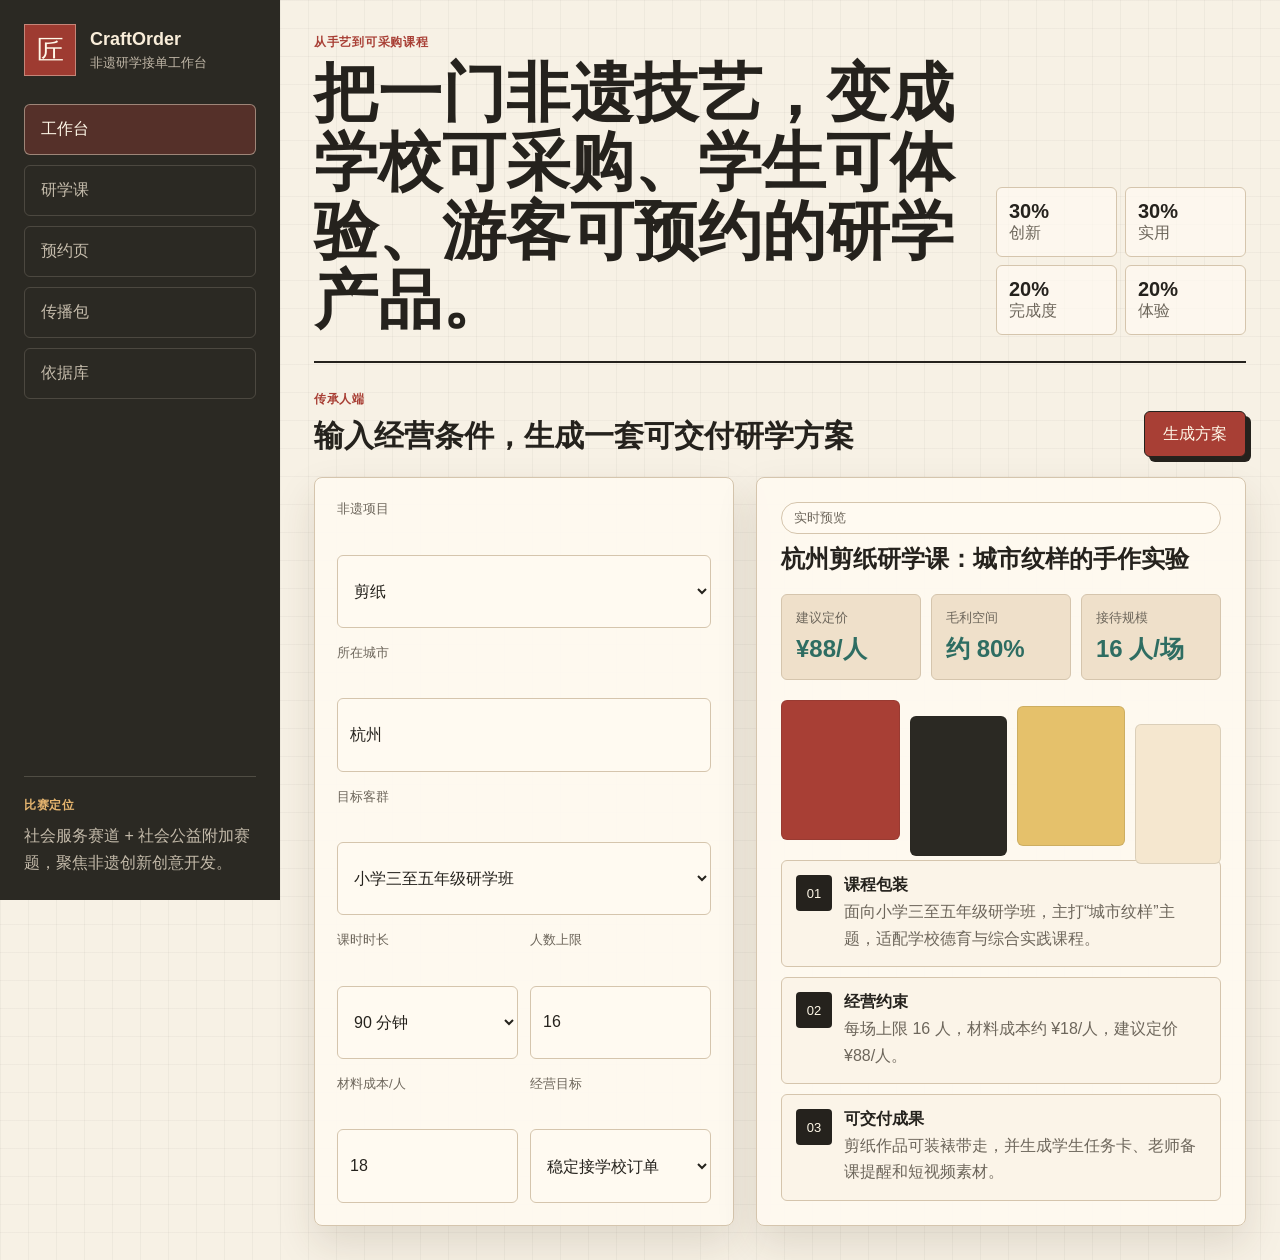
==== craftorder-creative-proposal.html @ 9b0d7bcd "Add single-file contest proposal HTML Create a self-contained HTML artifact for the TRAE registratio" ====
<!doctype html>
<html lang="zh-CN">
  <head>
    <meta charset="UTF-8" />
    <meta name="viewport" content="width=device-width, initial-scale=1.0" />
    <title>匠单 CraftOrder - 非遗研学课程与体验接单工作台</title>
    <link rel="icon" href="data:image/svg+xml,%3Csvg xmlns='http://www.w3.org/2000/svg' viewBox='0 0 64 64'%3E%3Crect width='64' height='64' fill='%23a83f35'/%3E%3Ctext x='32' y='43' font-size='34' text-anchor='middle' fill='%23fff8e8'%3E匠%3C/text%3E%3C/svg%3E" />
    <link rel="stylesheet" href="./styles.css" />
  </head>
  <body>
    <main class="app-shell">
      <aside class="rail" aria-label="项目导航">
        <div class="mark">
          <span class="mark-symbol">匠</span>
          <div>
            <strong>CraftOrder</strong>
            <small>非遗研学接单工作台</small>
          </div>
        </div>

        <nav class="rail-nav" aria-label="工作台模块">
          <button class="nav-button is-active" data-view="studio" type="button">工作台</button>
          <button class="nav-button" data-view="school" type="button">研学课</button>
          <button class="nav-button" data-view="booking" type="button">预约页</button>
          <button class="nav-button" data-view="media" type="button">传播包</button>
          <button class="nav-button" data-view="evidence" type="button">依据库</button>
        </nav>

        <section class="rail-note">
          <span>比赛定位</span>
          <p>社会服务赛道 + 社会公益附加赛题，聚焦非遗创新创意开发。</p>
        </section>
      </aside>

      <section class="workspace">
        <header class="topbar">
          <div>
            <p class="eyebrow">从手艺到可采购课程</p>
            <h1>把一门非遗技艺，变成学校可采购、学生可体验、游客可预约的研学产品。</h1>
          </div>
          <div class="score-strip" aria-label="作品评分策略">
            <span><b>30%</b>创新</span>
            <span><b>30%</b>实用</span>
            <span><b>20%</b>完成度</span>
            <span><b>20%</b>体验</span>
          </div>
        </header>

        <section class="view is-visible" id="studio" aria-labelledby="studio-title">
          <div class="section-head">
            <div>
              <p class="eyebrow">传承人端</p>
              <h2 id="studio-title">输入经营条件，生成一套可交付研学方案</h2>
            </div>
            <button class="primary-action" id="generateBtn" type="button">生成方案</button>
          </div>

          <div class="studio-grid">
            <form class="control-panel" id="craftForm">
              <label>
                <span>非遗项目</span>
                <select id="craft">
                  <option value="paper">剪纸</option>
                  <option value="dye">扎染</option>
                  <option value="fan">漆扇</option>
                  <option value="bamboo">竹编</option>
                  <option value="shadow">皮影</option>
                  <option value="sachet">香囊</option>
                </select>
              </label>

              <label>
                <span>所在城市</span>
                <input id="city" value="杭州" maxlength="12" />
              </label>

              <label>
                <span>目标客群</span>
                <select id="audience">
                  <option value="school">小学三至五年级研学班</option>
                  <option value="family">亲子家庭</option>
                  <option value="tour">外地游客</option>
                  <option value="team">公司团建</option>
                </select>
              </label>

              <div class="two-col">
                <label>
                  <span>课时时长</span>
                  <select id="duration">
                    <option value="45">45 分钟</option>
                    <option value="90" selected>90 分钟</option>
                    <option value="180">半日</option>
                  </select>
                </label>
                <label>
                  <span>人数上限</span>
                  <input id="capacity" type="number" min="6" max="40" value="16" />
                </label>
              </div>

              <div class="two-col">
                <label>
                  <span>材料成本/人</span>
                  <input id="cost" type="number" min="5" max="120" value="18" />
                </label>
                <label>
                  <span>经营目标</span>
                  <select id="goal">
                    <option value="stable">稳定接学校订单</option>
                    <option value="tourism">进入文旅街区</option>
                    <option value="gift">带动文创材料包</option>
                  </select>
                </label>
              </div>
            </form>

            <article class="output-board">
              <div class="output-title">
                <span class="seal">实时预览</span>
                <h3 id="courseName">宋韵剪纸研学课：一张红纸里的城市纹样</h3>
              </div>
              <div class="metrics">
                <div><span>建议定价</span><b id="price">¥99/人</b></div>
                <div><span>毛利空间</span><b id="margin">约 82%</b></div>
                <div><span>接待规模</span><b id="capacityOut">16 人/场</b></div>
              </div>
              <div class="material-visual" aria-label="课程材料视觉预览">
                <span></span><span></span><span></span><span></span>
              </div>
              <div class="action-list" id="corePlan"></div>
            </article>
          </div>
        </section>

        <section class="view" id="school" aria-labelledby="school-title">
          <div class="section-head">
            <div>
              <p class="eyebrow">学校/研学机构端</p>
              <h2 id="school-title">一键生成老师能采购、学生能完成的课程包</h2>
            </div>
            <span class="status-pill">适合初赛重点展示</span>
          </div>

          <div class="learning-layout">
            <article class="lesson-sheet">
              <p class="sheet-label">研学课程方案</p>
              <h3 id="lessonTitle">一张红纸里的城市纹样</h3>
              <div class="lesson-block">
                <h4>教学目标</h4>
                <ul id="objectives"></ul>
              </div>
              <div class="lesson-block">
                <h4>90 分钟流程</h4>
                <ol id="timeline"></ol>
              </div>
            </article>

            <article class="task-board">
              <p class="sheet-label">学生任务卡</p>
              <h3 id="taskTitle">观察、动手、讲述</h3>
              <div id="studentTasks" class="task-list"></div>
            </article>

            <article class="safety-board">
              <p class="sheet-label">老师备课提醒</p>
              <div id="teacherNotes" class="note-list"></div>
            </article>
          </div>
        </section>

        <section class="view" id="booking" aria-labelledby="booking-title">
          <div class="section-head">
            <div>
              <p class="eyebrow">游客/家长端</p>
              <h2 id="booking-title">把生成结果变成可预约体验页</h2>
            </div>
            <button class="ghost-action" type="button" id="mockReserve">模拟预约</button>
          </div>

          <div class="booking-page">
            <div class="booking-hero">
              <div>
                <p class="eyebrow">本周六可约</p>
                <h3 id="bookingName">宋韵剪纸亲子研学体验</h3>
                <p id="bookingIntro">在杭州工坊完成一幅带有城市纹样的剪纸作品，适合亲子、班级研学和社区文化活动。</p>
              </div>
              <div class="booking-price">
                <span>体验价</span>
                <b id="bookingPrice">¥99</b>
              </div>
            </div>
            <div class="booking-details">
              <span id="bookingAge">8 岁以上</span>
              <span id="bookingTime">90 分钟</span>
              <span id="bookingPeople">6-16 人成团</span>
              <span id="bookingTakeaway">作品可带走</span>
            </div>
            <div class="order-confirm" id="reserveState">预约页已生成，等待游客选择时间。</div>
          </div>
        </section>

        <section class="view" id="media" aria-labelledby="media-title">
          <div class="section-head">
            <div>
              <p class="eyebrow">传播与销售包</p>
              <h2 id="media-title">不是只生成文案，而是把课程推到真实渠道</h2>
            </div>
            <span class="status-pill">抖音人气通道可用</span>
          </div>

          <div class="media-grid">
            <article class="script-card">
              <p class="sheet-label">30 秒短视频脚本</p>
              <div id="videoScript"></div>
            </article>
            <article class="script-card">
              <p class="sheet-label">小红书标题</p>
              <div id="socialTitles"></div>
            </article>
            <article class="script-card">
              <p class="sheet-label">研学合作话术</p>
              <div id="partnerPitch"></div>
            </article>
          </div>
        </section>

        <section class="view" id="evidence" aria-labelledby="evidence-title">
          <div class="section-head">
            <div>
              <p class="eyebrow">政策与真实场景依据</p>
              <h2 id="evidence-title">为什么主场景押“学校研学课程”</h2>
            </div>
            <span class="status-pill">用于答辩和作品帖</span>
          </div>

          <div class="evidence-grid">
            <article class="evidence-card">
              <span class="index-chip">01</span>
              <h3>政策方向明确</h3>
              <p>文化和旅游部公开答复中提到，支持非遗代表性传承人进校园、进课堂开展鉴赏和传承实践课程，也支持学生到非遗工坊、传习场所参观体验或开展研学旅行。</p>
            </article>
            <article class="evidence-card">
              <span class="index-chip">02</span>
              <h3>课程化是关键</h3>
              <p>非遗研学不是简单参观，需要课程目标、教学过程、实践体验和课程评价。匠单把“技艺”自动拆成学校能采购和老师能验收的课程包。</p>
            </article>
            <article class="evidence-card">
              <span class="index-chip">03</span>
              <h3>剪纸等项目天然适配</h3>
              <p>中国剪纸已形成进校园、进社区、公益培训、文旅研学融合等实践基础。Demo 用剪纸、扎染、漆扇等低门槛手作项目，方便学生现场完成成果。</p>
            </article>
          </div>
        </section>
      </section>
    </main>

    <script src="./app.js"></script>
  </body>
</html>
---- styles.css ----
:root {
  --ink: #25221d;
  --muted: #6d665b;
  --paper: #f7f1e5;
  --paper-2: #eee2cf;
  --field: #fffaf1;
  --line: #d5c5ad;
  --red: #a83f35;
  --green: #2e6d62;
  --blue: #315c83;
  --gold: #a86f25;
  --shadow: 0 18px 40px rgba(63, 43, 22, 0.13);
}

* {
  box-sizing: border-box;
}

body {
  margin: 0;
  min-height: 100vh;
  color: var(--ink);
  background:
    linear-gradient(90deg, rgba(37, 34, 29, 0.04) 1px, transparent 1px),
    linear-gradient(rgba(37, 34, 29, 0.035) 1px, transparent 1px),
    var(--paper);
  background-size: 28px 28px;
  font-family: "Avenir Next", "PingFang SC", "Hiragino Sans GB", sans-serif;
}

button,
input,
select {
  font: inherit;
}

button {
  cursor: pointer;
}

.app-shell {
  display: grid;
  grid-template-columns: 280px 1fr;
  min-height: 100vh;
}

.rail {
  position: sticky;
  top: 0;
  height: 100vh;
  padding: 24px;
  background: #2b2923;
  color: #f9edd9;
  display: flex;
  flex-direction: column;
  gap: 28px;
}

.mark {
  display: flex;
  gap: 14px;
  align-items: center;
}

.mark-symbol {
  width: 52px;
  height: 52px;
  display: grid;
  place-items: center;
  border: 1px solid rgba(249, 237, 217, 0.42);
  background: #9e3b31;
  color: #fff8e8;
  font-family: "Songti SC", serif;
  font-size: 27px;
}

.mark strong,
.mark small {
  display: block;
}

.mark strong {
  font-size: 18px;
  letter-spacing: 0;
}

.mark small {
  color: rgba(249, 237, 217, 0.72);
  margin-top: 4px;
}

.rail-nav {
  display: grid;
  gap: 10px;
}

.nav-button {
  border: 1px solid rgba(249, 237, 217, 0.16);
  background: transparent;
  color: rgba(249, 237, 217, 0.75);
  padding: 14px 16px;
  text-align: left;
  border-radius: 6px;
}

.nav-button:hover,
.nav-button.is-active {
  color: #fff8e8;
  background: rgba(168, 63, 53, 0.34);
  border-color: rgba(249, 237, 217, 0.45);
}

.rail-note {
  margin-top: auto;
  border-top: 1px solid rgba(249, 237, 217, 0.18);
  padding-top: 18px;
}

.rail-note span,
.eyebrow,
.sheet-label {
  text-transform: uppercase;
  font-size: 12px;
  font-weight: 700;
  color: var(--red);
  letter-spacing: 0.06em;
}

.rail-note span {
  color: #e6b56f;
}

.rail-note p {
  color: rgba(249, 237, 217, 0.74);
  line-height: 1.7;
  margin: 8px 0 0;
}

.workspace {
  min-width: 0;
  padding: 34px;
}

.topbar {
  display: grid;
  grid-template-columns: minmax(0, 1fr) auto;
  gap: 24px;
  align-items: end;
  padding-bottom: 26px;
  border-bottom: 2px solid var(--ink);
}

.eyebrow {
  margin: 0 0 8px;
}

h1,
h2,
h3,
h4,
p {
  letter-spacing: 0;
}

h1,
h2,
h3 {
  font-family: "Songti SC", "Noto Serif CJK SC", serif;
}

h1 {
  margin: 0;
  max-width: 980px;
  font-size: clamp(34px, 5vw, 64px);
  line-height: 1.08;
}

h2 {
  margin: 0;
  font-size: 30px;
}

h3 {
  margin: 0;
  font-size: 24px;
  line-height: 1.25;
}

h4 {
  margin: 0 0 8px;
  font-size: 15px;
}

.score-strip {
  display: grid;
  grid-template-columns: repeat(2, minmax(110px, 1fr));
  gap: 8px;
  min-width: 250px;
}

.score-strip span {
  border: 1px solid var(--line);
  background: rgba(255, 250, 241, 0.72);
  padding: 12px;
  border-radius: 6px;
  color: var(--muted);
}

.score-strip b {
  display: block;
  color: var(--ink);
  font-size: 20px;
}

.view {
  display: none;
  padding-top: 28px;
}

.view.is-visible {
  display: block;
}

.section-head {
  display: flex;
  justify-content: space-between;
  gap: 18px;
  align-items: end;
  margin-bottom: 20px;
}

.primary-action,
.ghost-action {
  border-radius: 6px;
  min-height: 46px;
  padding: 0 18px;
  border: 1px solid var(--ink);
  box-shadow: 5px 5px 0 var(--ink);
}

.primary-action {
  color: #fff8e8;
  background: var(--red);
}

.ghost-action {
  color: var(--ink);
  background: var(--field);
}

.status-pill,
.seal {
  display: inline-flex;
  align-items: center;
  min-height: 32px;
  padding: 0 12px;
  border: 1px solid var(--line);
  background: var(--field);
  border-radius: 999px;
  color: var(--muted);
  font-size: 13px;
}

.studio-grid {
  display: grid;
  grid-template-columns: minmax(280px, 420px) minmax(0, 1fr);
  gap: 22px;
}

.control-panel,
.output-board,
.lesson-sheet,
.task-board,
.safety-board,
.booking-page,
.script-card {
  border: 1px solid var(--line);
  background: rgba(255, 250, 241, 0.9);
  box-shadow: var(--shadow);
  border-radius: 8px;
}

.control-panel {
  display: grid;
  gap: 16px;
  padding: 22px;
}

label {
  display: grid;
  gap: 7px;
}

label span {
  color: var(--muted);
  font-size: 13px;
}

input,
select {
  width: 100%;
  min-height: 44px;
  border: 1px solid var(--line);
  background: var(--field);
  color: var(--ink);
  border-radius: 6px;
  padding: 0 12px;
}

input:focus,
select:focus,
button:focus-visible {
  outline: 3px solid rgba(46, 109, 98, 0.26);
  outline-offset: 2px;
}

.two-col {
  display: grid;
  grid-template-columns: 1fr 1fr;
  gap: 12px;
}

.output-board {
  padding: 24px;
  display: grid;
  gap: 20px;
}

.output-title {
  display: grid;
  gap: 10px;
}

.metrics {
  display: grid;
  grid-template-columns: repeat(3, 1fr);
  gap: 10px;
}

.metrics div {
  min-height: 82px;
  padding: 14px;
  border-radius: 6px;
  background: #efe0ca;
  border: 1px solid var(--line);
}

.metrics span,
.booking-price span {
  display: block;
  color: var(--muted);
  font-size: 13px;
}

.metrics b,
.booking-price b {
  display: block;
  margin-top: 6px;
  font-size: 24px;
  color: var(--green);
}

.material-visual {
  min-height: 140px;
  display: grid;
  grid-template-columns: 1.1fr 0.9fr 1fr 0.8fr;
  gap: 10px;
}

.material-visual span {
  border: 1px solid rgba(37, 34, 29, 0.12);
  border-radius: 6px;
  background: var(--swatch, #a83f35);
}

.material-visual span:nth-child(2) {
  --swatch: #315c83;
  transform: translateY(16px);
}

.material-visual span:nth-child(3) {
  --swatch: #e5c16b;
  transform: translateY(6px);
}

.material-visual span:nth-child(4) {
  --swatch: #2e6d62;
  transform: translateY(24px);
}

.action-list,
.task-list,
.note-list {
  display: grid;
  gap: 10px;
}

.action-item,
.task-item,
.note-item {
  display: grid;
  grid-template-columns: 36px 1fr;
  gap: 12px;
  align-items: start;
  padding: 14px;
  background: #fbf4e8;
  border: 1px solid var(--line);
  border-radius: 6px;
}

.index-chip {
  display: grid;
  place-items: center;
  width: 36px;
  height: 36px;
  background: var(--ink);
  color: #fff8e8;
  border-radius: 4px;
  font-size: 13px;
}

.action-item strong,
.task-item strong,
.note-item strong {
  display: block;
  margin-bottom: 3px;
}

.action-item p,
.task-item p,
.note-item p {
  margin: 0;
  line-height: 1.65;
  color: var(--muted);
}

.learning-layout {
  display: grid;
  grid-template-columns: 1.2fr 0.9fr 0.9fr;
  gap: 18px;
}

.lesson-sheet,
.task-board,
.safety-board,
.script-card {
  padding: 22px;
}

.lesson-block {
  margin-top: 18px;
  padding-top: 18px;
  border-top: 1px solid var(--line);
}

ul,
ol {
  margin: 0;
  padding-left: 20px;
  color: var(--muted);
  line-height: 1.8;
}

.booking-page {
  overflow: hidden;
}

.booking-hero {
  display: grid;
  grid-template-columns: 1fr 170px;
  gap: 20px;
  min-height: 270px;
  padding: 34px;
  align-items: end;
  background:
    linear-gradient(120deg, rgba(37, 34, 29, 0.76), rgba(37, 34, 29, 0.18)),
    repeating-linear-gradient(45deg, #a83f35 0 18px, #e0bd67 18px 26px, #315c83 26px 42px, #2e6d62 42px 56px);
  color: #fff8e8;
}

.booking-hero .eyebrow {
  color: #f1c675;
}

.booking-hero p {
  max-width: 760px;
  line-height: 1.7;
  color: rgba(255, 248, 232, 0.84);
}

.booking-price {
  padding: 20px;
  background: rgba(255, 248, 232, 0.9);
  color: var(--ink);
  border-radius: 8px;
  text-align: center;
}

.booking-details {
  display: grid;
  grid-template-columns: repeat(4, 1fr);
  gap: 1px;
  background: var(--line);
}

.booking-details span {
  min-height: 70px;
  display: grid;
  place-items: center;
  padding: 12px;
  background: var(--field);
  text-align: center;
}

.order-confirm {
  padding: 20px 24px;
  color: var(--muted);
  background: #f2e6d5;
}

.order-confirm.is-done {
  color: #fff8e8;
  background: var(--green);
}

.media-grid {
  display: grid;
  grid-template-columns: repeat(3, 1fr);
  gap: 18px;
}

.evidence-grid {
  display: grid;
  grid-template-columns: repeat(3, 1fr);
  gap: 18px;
}

.evidence-card {
  min-height: 310px;
  padding: 22px;
  border: 1px solid var(--line);
  background: rgba(255, 250, 241, 0.9);
  box-shadow: var(--shadow);
  border-radius: 8px;
}

.evidence-card .index-chip {
  margin-bottom: 18px;
}

.evidence-card p {
  color: var(--muted);
  line-height: 1.8;
}

.script-card {
  min-height: 320px;
}

.script-card p {
  margin-top: 0;
}

.script-card div {
  display: grid;
  gap: 12px;
}

.script-card span {
  display: block;
  padding: 12px;
  background: #fbf4e8;
  border: 1px solid var(--line);
  border-radius: 6px;
  line-height: 1.65;
}

@media (max-width: 1120px) {
  .app-shell {
    grid-template-columns: 1fr;
  }

  .rail {
    position: static;
    height: auto;
  }

  .rail-nav {
    grid-template-columns: repeat(4, 1fr);
  }

  .topbar,
  .studio-grid,
  .learning-layout,
  .media-grid,
  .evidence-grid {
    grid-template-columns: 1fr;
  }
}

@media (max-width: 720px) {
  .workspace,
  .rail {
    padding: 18px;
  }

  h1 {
    font-size: 34px;
  }

  h2 {
    font-size: 24px;
  }

  .section-head,
  .booking-hero {
    grid-template-columns: 1fr;
    display: grid;
  }

  .rail-nav,
  .score-strip,
  .metrics,
  .two-col,
  .booking-details {
    grid-template-columns: 1fr;
  }

  .material-visual {
    min-height: 100px;
  }
}
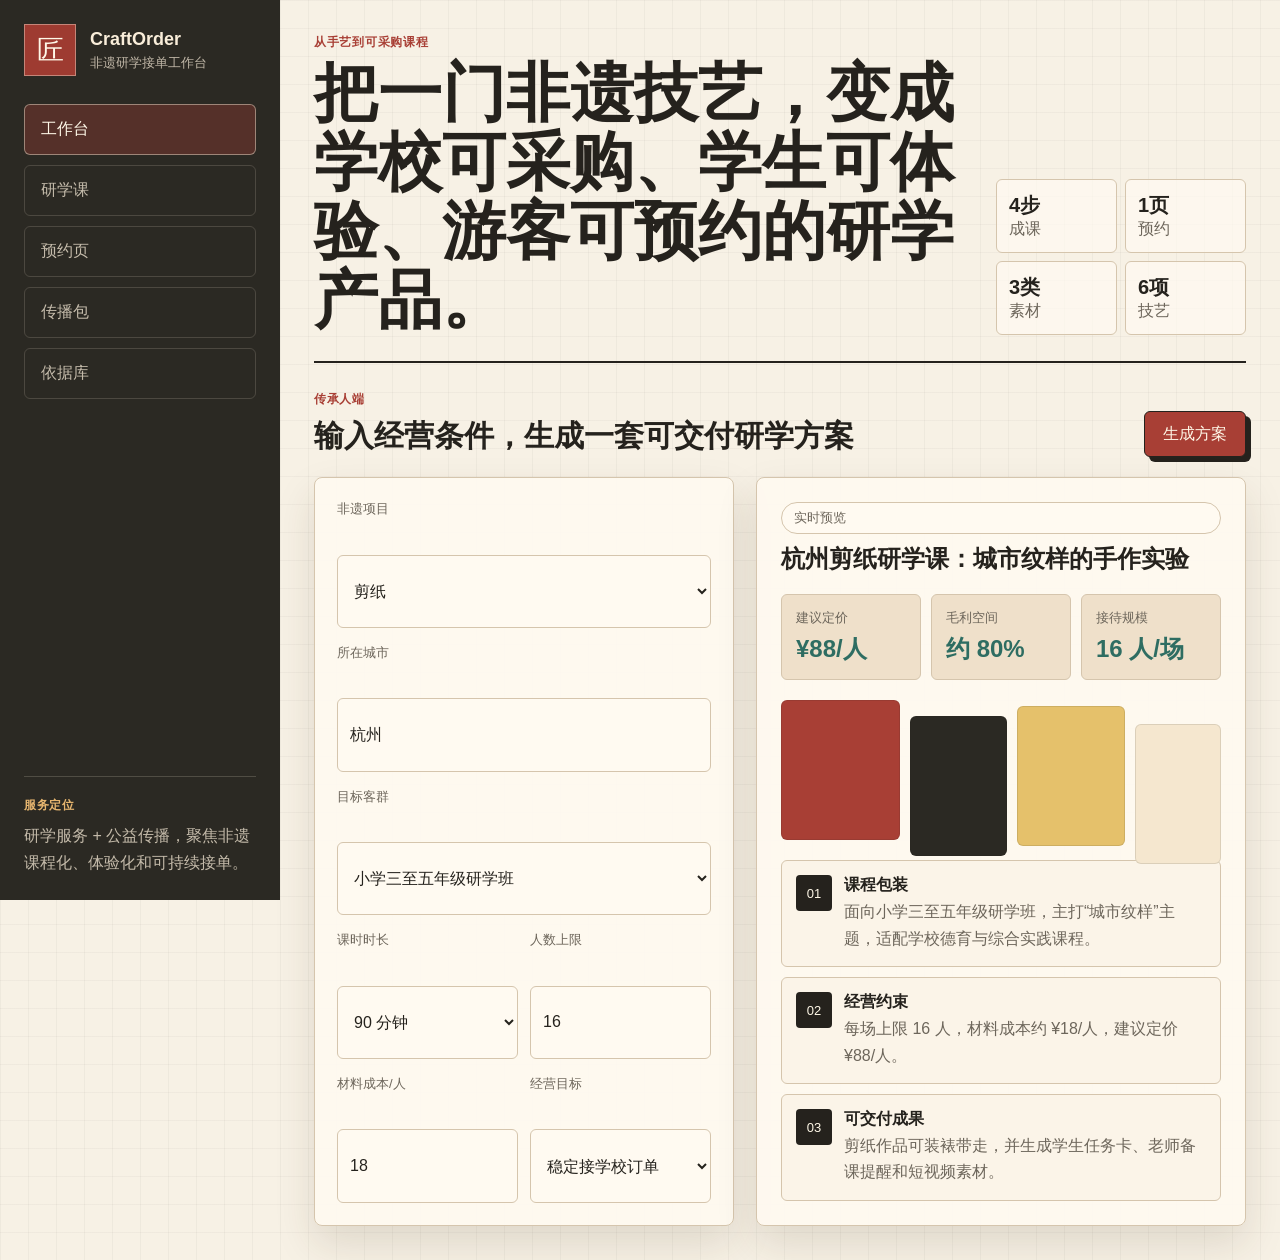
==== commit 31094d16: "Polish public demo copy across pages Remove remaining contest-facing and internal-process labels fro" ====
--- a/craftorder-creative-proposal.html
+++ b/craftorder-creative-proposal.html
@@ -5,7 +5,641 @@
     <meta name="viewport" content="width=device-width, initial-scale=1.0" />
     <title>匠单 CraftOrder - 非遗研学课程与体验接单工作台</title>
     <link rel="icon" href="data:image/svg+xml,%3Csvg xmlns='http://www.w3.org/2000/svg' viewBox='0 0 64 64'%3E%3Crect width='64' height='64' fill='%23a83f35'/%3E%3Ctext x='32' y='43' font-size='34' text-anchor='middle' fill='%23fff8e8'%3E匠%3C/text%3E%3C/svg%3E" />
-    <link rel="stylesheet" href="./styles.css" />
+    <style>
+:root {
+  --ink: #25221d;
+  --muted: #6d665b;
+  --paper: #f7f1e5;
+  --paper-2: #eee2cf;
+  --field: #fffaf1;
+  --line: #d5c5ad;
+  --red: #a83f35;
+  --green: #2e6d62;
+  --blue: #315c83;
+  --gold: #a86f25;
+  --shadow: 0 18px 40px rgba(63, 43, 22, 0.13);
+}
+
+* {
+  box-sizing: border-box;
+}
+
+body {
+  margin: 0;
+  min-height: 100vh;
+  color: var(--ink);
+  background:
+    linear-gradient(90deg, rgba(37, 34, 29, 0.04) 1px, transparent 1px),
+    linear-gradient(rgba(37, 34, 29, 0.035) 1px, transparent 1px),
+    var(--paper);
+  background-size: 28px 28px;
+  font-family: "Avenir Next", "PingFang SC", "Hiragino Sans GB", sans-serif;
+}
+
+button,
+input,
+select {
+  font: inherit;
+}
+
+button {
+  cursor: pointer;
+}
+
+.app-shell {
+  display: grid;
+  grid-template-columns: 280px 1fr;
+  min-height: 100vh;
+}
+
+.rail {
+  position: sticky;
+  top: 0;
+  height: 100vh;
+  padding: 24px;
+  background: #2b2923;
+  color: #f9edd9;
+  display: flex;
+  flex-direction: column;
+  gap: 28px;
+}
+
+.mark {
+  display: flex;
+  gap: 14px;
+  align-items: center;
+}
+
+.mark-symbol {
+  width: 52px;
+  height: 52px;
+  display: grid;
+  place-items: center;
+  border: 1px solid rgba(249, 237, 217, 0.42);
+  background: #9e3b31;
+  color: #fff8e8;
+  font-family: "Songti SC", serif;
+  font-size: 27px;
+}
+
+.mark strong,
+.mark small {
+  display: block;
+}
+
+.mark strong {
+  font-size: 18px;
+  letter-spacing: 0;
+}
+
+.mark small {
+  color: rgba(249, 237, 217, 0.72);
+  margin-top: 4px;
+}
+
+.rail-nav {
+  display: grid;
+  gap: 10px;
+}
+
+.nav-button {
+  border: 1px solid rgba(249, 237, 217, 0.16);
+  background: transparent;
+  color: rgba(249, 237, 217, 0.75);
+  padding: 14px 16px;
+  text-align: left;
+  border-radius: 6px;
+}
+
+.nav-button:hover,
+.nav-button.is-active {
+  color: #fff8e8;
+  background: rgba(168, 63, 53, 0.34);
+  border-color: rgba(249, 237, 217, 0.45);
+}
+
+.rail-note {
+  margin-top: auto;
+  border-top: 1px solid rgba(249, 237, 217, 0.18);
+  padding-top: 18px;
+}
+
+.rail-note span,
+.eyebrow,
+.sheet-label {
+  text-transform: uppercase;
+  font-size: 12px;
+  font-weight: 700;
+  color: var(--red);
+  letter-spacing: 0.06em;
+}
+
+.rail-note span {
+  color: #e6b56f;
+}
+
+.rail-note p {
+  color: rgba(249, 237, 217, 0.74);
+  line-height: 1.7;
+  margin: 8px 0 0;
+}
+
+.workspace {
+  min-width: 0;
+  padding: 34px;
+}
+
+.topbar {
+  display: grid;
+  grid-template-columns: minmax(0, 1fr) auto;
+  gap: 24px;
+  align-items: end;
+  padding-bottom: 26px;
+  border-bottom: 2px solid var(--ink);
+}
+
+.eyebrow {
+  margin: 0 0 8px;
+}
+
+h1,
+h2,
+h3,
+h4,
+p {
+  letter-spacing: 0;
+}
+
+h1,
+h2,
+h3 {
+  font-family: "Songti SC", "Noto Serif CJK SC", serif;
+}
+
+h1 {
+  margin: 0;
+  max-width: 980px;
+  font-size: clamp(34px, 5vw, 64px);
+  line-height: 1.08;
+}
+
+h2 {
+  margin: 0;
+  font-size: 30px;
+}
+
+h3 {
+  margin: 0;
+  font-size: 24px;
+  line-height: 1.25;
+}
+
+h4 {
+  margin: 0 0 8px;
+  font-size: 15px;
+}
+
+.score-strip {
+  display: grid;
+  grid-template-columns: repeat(2, minmax(110px, 1fr));
+  gap: 8px;
+  min-width: 250px;
+}
+
+.score-strip span {
+  border: 1px solid var(--line);
+  background: rgba(255, 250, 241, 0.72);
+  padding: 12px;
+  border-radius: 6px;
+  color: var(--muted);
+}
+
+.score-strip b {
+  display: block;
+  color: var(--ink);
+  font-size: 20px;
+}
+
+.view {
+  display: none;
+  padding-top: 28px;
+}
+
+.view.is-visible {
+  display: block;
+}
+
+.section-head {
+  display: flex;
+  justify-content: space-between;
+  gap: 18px;
+  align-items: end;
+  margin-bottom: 20px;
+}
+
+.primary-action,
+.ghost-action {
+  border-radius: 6px;
+  min-height: 46px;
+  padding: 0 18px;
+  border: 1px solid var(--ink);
+  box-shadow: 5px 5px 0 var(--ink);
+}
+
+.primary-action {
+  color: #fff8e8;
+  background: var(--red);
+}
+
+.ghost-action {
+  color: var(--ink);
+  background: var(--field);
+}
+
+.status-pill,
+.seal {
+  display: inline-flex;
+  align-items: center;
+  min-height: 32px;
+  padding: 0 12px;
+  border: 1px solid var(--line);
+  background: var(--field);
+  border-radius: 999px;
+  color: var(--muted);
+  font-size: 13px;
+}
+
+.studio-grid {
+  display: grid;
+  grid-template-columns: minmax(280px, 420px) minmax(0, 1fr);
+  gap: 22px;
+}
+
+.control-panel,
+.output-board,
+.lesson-sheet,
+.task-board,
+.safety-board,
+.booking-page,
+.script-card {
+  border: 1px solid var(--line);
+  background: rgba(255, 250, 241, 0.9);
+  box-shadow: var(--shadow);
+  border-radius: 8px;
+}
+
+.control-panel {
+  display: grid;
+  gap: 16px;
+  padding: 22px;
+}
+
+label {
+  display: grid;
+  gap: 7px;
+}
+
+label span {
+  color: var(--muted);
+  font-size: 13px;
+}
+
+input,
+select {
+  width: 100%;
+  min-height: 44px;
+  border: 1px solid var(--line);
+  background: var(--field);
+  color: var(--ink);
+  border-radius: 6px;
+  padding: 0 12px;
+}
+
+input:focus,
+select:focus,
+button:focus-visible {
+  outline: 3px solid rgba(46, 109, 98, 0.26);
+  outline-offset: 2px;
+}
+
+.two-col {
+  display: grid;
+  grid-template-columns: 1fr 1fr;
+  gap: 12px;
+}
+
+.output-board {
+  padding: 24px;
+  display: grid;
+  gap: 20px;
+}
+
+.output-title {
+  display: grid;
+  gap: 10px;
+}
+
+.metrics {
+  display: grid;
+  grid-template-columns: repeat(3, 1fr);
+  gap: 10px;
+}
+
+.metrics div {
+  min-height: 82px;
+  padding: 14px;
+  border-radius: 6px;
+  background: #efe0ca;
+  border: 1px solid var(--line);
+}
+
+.metrics span,
+.booking-price span {
+  display: block;
+  color: var(--muted);
+  font-size: 13px;
+}
+
+.metrics b,
+.booking-price b {
+  display: block;
+  margin-top: 6px;
+  font-size: 24px;
+  color: var(--green);
+}
+
+.material-visual {
+  min-height: 140px;
+  display: grid;
+  grid-template-columns: 1.1fr 0.9fr 1fr 0.8fr;
+  gap: 10px;
+}
+
+.material-visual span {
+  border: 1px solid rgba(37, 34, 29, 0.12);
+  border-radius: 6px;
+  background: var(--swatch, #a83f35);
+}
+
+.material-visual span:nth-child(2) {
+  --swatch: #315c83;
+  transform: translateY(16px);
+}
+
+.material-visual span:nth-child(3) {
+  --swatch: #e5c16b;
+  transform: translateY(6px);
+}
+
+.material-visual span:nth-child(4) {
+  --swatch: #2e6d62;
+  transform: translateY(24px);
+}
+
+.action-list,
+.task-list,
+.note-list {
+  display: grid;
+  gap: 10px;
+}
+
+.action-item,
+.task-item,
+.note-item {
+  display: grid;
+  grid-template-columns: 36px 1fr;
+  gap: 12px;
+  align-items: start;
+  padding: 14px;
+  background: #fbf4e8;
+  border: 1px solid var(--line);
+  border-radius: 6px;
+}
+
+.index-chip {
+  display: grid;
+  place-items: center;
+  width: 36px;
+  height: 36px;
+  background: var(--ink);
+  color: #fff8e8;
+  border-radius: 4px;
+  font-size: 13px;
+}
+
+.action-item strong,
+.task-item strong,
+.note-item strong {
+  display: block;
+  margin-bottom: 3px;
+}
+
+.action-item p,
+.task-item p,
+.note-item p {
+  margin: 0;
+  line-height: 1.65;
+  color: var(--muted);
+}
+
+.learning-layout {
+  display: grid;
+  grid-template-columns: 1.2fr 0.9fr 0.9fr;
+  gap: 18px;
+}
+
+.lesson-sheet,
+.task-board,
+.safety-board,
+.script-card {
+  padding: 22px;
+}
+
+.lesson-block {
+  margin-top: 18px;
+  padding-top: 18px;
+  border-top: 1px solid var(--line);
+}
+
+ul,
+ol {
+  margin: 0;
+  padding-left: 20px;
+  color: var(--muted);
+  line-height: 1.8;
+}
+
+.booking-page {
+  overflow: hidden;
+}
+
+.booking-hero {
+  display: grid;
+  grid-template-columns: 1fr 170px;
+  gap: 20px;
+  min-height: 270px;
+  padding: 34px;
+  align-items: end;
+  background:
+    linear-gradient(120deg, rgba(37, 34, 29, 0.76), rgba(37, 34, 29, 0.18)),
+    repeating-linear-gradient(45deg, #a83f35 0 18px, #e0bd67 18px 26px, #315c83 26px 42px, #2e6d62 42px 56px);
+  color: #fff8e8;
+}
+
+.booking-hero .eyebrow {
+  color: #f1c675;
+}
+
+.booking-hero p {
+  max-width: 760px;
+  line-height: 1.7;
+  color: rgba(255, 248, 232, 0.84);
+}
+
+.booking-price {
+  padding: 20px;
+  background: rgba(255, 248, 232, 0.9);
+  color: var(--ink);
+  border-radius: 8px;
+  text-align: center;
+}
+
+.booking-details {
+  display: grid;
+  grid-template-columns: repeat(4, 1fr);
+  gap: 1px;
+  background: var(--line);
+}
+
+.booking-details span {
+  min-height: 70px;
+  display: grid;
+  place-items: center;
+  padding: 12px;
+  background: var(--field);
+  text-align: center;
+}
+
+.order-confirm {
+  padding: 20px 24px;
+  color: var(--muted);
+  background: #f2e6d5;
+}
+
+.order-confirm.is-done {
+  color: #fff8e8;
+  background: var(--green);
+}
+
+.media-grid {
+  display: grid;
+  grid-template-columns: repeat(3, 1fr);
+  gap: 18px;
+}
+
+.evidence-grid {
+  display: grid;
+  grid-template-columns: repeat(3, 1fr);
+  gap: 18px;
+}
+
+.evidence-card {
+  min-height: 310px;
+  padding: 22px;
+  border: 1px solid var(--line);
+  background: rgba(255, 250, 241, 0.9);
+  box-shadow: var(--shadow);
+  border-radius: 8px;
+}
+
+.evidence-card .index-chip {
+  margin-bottom: 18px;
+}
+
+.evidence-card p {
+  color: var(--muted);
+  line-height: 1.8;
+}
+
+.script-card {
+  min-height: 320px;
+}
+
+.script-card p {
+  margin-top: 0;
+}
+
+.script-card div {
+  display: grid;
+  gap: 12px;
+}
+
+.script-card span {
+  display: block;
+  padding: 12px;
+  background: #fbf4e8;
+  border: 1px solid var(--line);
+  border-radius: 6px;
+  line-height: 1.65;
+}
+
+@media (max-width: 1120px) {
+  .app-shell {
+    grid-template-columns: 1fr;
+  }
+
+  .rail {
+    position: static;
+    height: auto;
+  }
+
+  .rail-nav {
+    grid-template-columns: repeat(4, 1fr);
+  }
+
+  .topbar,
+  .studio-grid,
+  .learning-layout,
+  .media-grid,
+  .evidence-grid {
+    grid-template-columns: 1fr;
+  }
+}
+
+@media (max-width: 720px) {
+  .workspace,
+  .rail {
+    padding: 18px;
+  }
+
+  h1 {
+    font-size: 34px;
+  }
+
+  h2 {
+    font-size: 24px;
+  }
+
+  .section-head,
+  .booking-hero {
+    grid-template-columns: 1fr;
+    display: grid;
+  }
+
+  .rail-nav,
+  .score-strip,
+  .metrics,
+  .two-col,
+  .booking-details {
+    grid-template-columns: 1fr;
+  }
+
+  .material-visual {
+    min-height: 100px;
+  }
+}
+
+</style>
   </head>
   <body>
     <main class="app-shell">
@@ -27,8 +661,8 @@
         </nav>
 
         <section class="rail-note">
-          <span>比赛定位</span>
-          <p>社会服务赛道 + 社会公益附加赛题，聚焦非遗创新创意开发。</p>
+          <span>服务定位</span>
+          <p>研学服务 + 公益传播，聚焦非遗课程化、体验化和可持续接单。</p>
         </section>
       </aside>
 
@@ -38,11 +672,11 @@
             <p class="eyebrow">从手艺到可采购课程</p>
             <h1>把一门非遗技艺，变成学校可采购、学生可体验、游客可预约的研学产品。</h1>
           </div>
-          <div class="score-strip" aria-label="作品评分策略">
-            <span><b>30%</b>创新</span>
-            <span><b>30%</b>实用</span>
-            <span><b>20%</b>完成度</span>
-            <span><b>20%</b>体验</span>
+          <div class="score-strip" aria-label="核心能力概览">
+            <span><b>4步</b>成课</span>
+            <span><b>1页</b>预约</span>
+            <span><b>3类</b>素材</span>
+            <span><b>6项</b>技艺</span>
           </div>
         </header>
 
@@ -139,7 +773,7 @@
               <p class="eyebrow">学校/研学机构端</p>
               <h2 id="school-title">一键生成老师能采购、学生能完成的课程包</h2>
             </div>
-            <span class="status-pill">适合初赛重点展示</span>
+            <span class="status-pill">学校可采购课程包</span>
           </div>
 
           <div class="learning-layout">
@@ -206,7 +840,7 @@
               <p class="eyebrow">传播与销售包</p>
               <h2 id="media-title">不是只生成文案，而是把课程推到真实渠道</h2>
             </div>
-            <span class="status-pill">抖音人气通道可用</span>
+            <span class="status-pill">短视频传播素材</span>
           </div>
 
           <div class="media-grid">
@@ -231,7 +865,7 @@
               <p class="eyebrow">政策与真实场景依据</p>
               <h2 id="evidence-title">为什么主场景押“学校研学课程”</h2>
             </div>
-            <span class="status-pill">用于答辩和作品帖</span>
+            <span class="status-pill">政策与场景依据</span>
           </div>
 
           <div class="evidence-grid">
@@ -248,13 +882,301 @@
             <article class="evidence-card">
               <span class="index-chip">03</span>
               <h3>剪纸等项目天然适配</h3>
-              <p>中国剪纸已形成进校园、进社区、公益培训、文旅研学融合等实践基础。Demo 用剪纸、扎染、漆扇等低门槛手作项目，方便学生现场完成成果。</p>
+              <p>中国剪纸已形成进校园、进社区、公益培训、文旅研学融合等实践基础。系统用剪纸、扎染、漆扇等低门槛手作项目，方便学生现场完成成果。</p>
             </article>
           </div>
         </section>
       </section>
     </main>
 
-    <script src="./app.js"></script>
+    <script>
+const craftProfiles = {
+  paper: {
+    name: "剪纸",
+    motif: "城市纹样",
+    course: "宋韵剪纸研学课：一张红纸里的城市纹样",
+    takeaway: "剪纸作品可装裱带走",
+    age: "8 岁以上",
+    colors: ["#a83f35", "#2b2923", "#e5c16b", "#f5e7cf"],
+    objectives: [
+      "认识剪纸中的对称、留白与吉祥纹样。",
+      "用城市地标提炼一个可剪、可讲述的个人图案。",
+      "完成一幅可展示的剪纸作品，并说出图案含义。"
+    ],
+    tasks: [
+      ["看", "观察 3 种传统纹样，圈出最想保留的线条。"],
+      ["做", "用折、描、剪三个步骤完成个人纹样。"],
+      ["讲", "用 30 秒介绍作品里的城市记忆。"]
+    ],
+    notes: [
+      ["工具安全", "提前准备儿童安全剪刀，复杂镂空由老师示范。"],
+      ["材料备份", "每位学生至少 2 张练习纸，避免一次失误影响体验。"],
+      ["成果展示", "课程末尾用一面临时成果墙增强仪式感。"]
+    ]
+  },
+  dye: {
+    name: "扎染",
+    motif: "水纹与花结",
+    course: "蓝白扎染研学课：把一块布变成流动的图案",
+    takeaway: "扎染方巾可晾干带走",
+    age: "7 岁以上",
+    colors: ["#315c83", "#f4f0e7", "#2e6d62", "#b7c3d4"],
+    objectives: [
+      "理解扎、夹、染对图案形成的影响。",
+      "学习天然染色与生活织物之间的关系。",
+      "完成一块方巾，并记录自己的图案实验。"
+    ],
+    tasks: [
+      ["看", "比较圆形、条纹、云纹三种扎法效果。"],
+      ["做", "选择一种扎法完成方巾染色。"],
+      ["记", "写下扎法、浸染时间和最终图案变化。"]
+    ],
+    notes: [
+      ["场地", "需要可清洗桌面、围裙、一次性手套和晾晒区。"],
+      ["节奏", "染色等待时间可穿插非遗故事和图案猜想。"],
+      ["卫生", "低龄学生分组操作，统一回收染液和手套。"]
+    ]
+  },
+  fan: {
+    name: "漆扇",
+    motif: "流动色漆",
+    course: "国风漆扇体验课：让颜色在水面开花",
+    takeaway: "漆扇成品可带走",
+    age: "9 岁以上",
+    colors: ["#2e6d62", "#a83f35", "#d5a23b", "#f7f1e5"],
+    objectives: [
+      "认识漆扇的材料、纹理和色彩偶然性。",
+      "学习配色、入水、提扇三步操作。",
+      "完成一把有个人色彩主题的漆扇。"
+    ],
+    tasks: [
+      ["配", "选择主色、辅色和留白比例。"],
+      ["试", "用练习片观察颜料扩散方向。"],
+      ["成", "完成漆扇并给作品命名。"]
+    ],
+    notes: [
+      ["防污", "桌面需铺防水布，学生佩戴围裙和手套。"],
+      ["控量", "每组限量滴色，避免水面过度混浊。"],
+      ["拍照", "提扇瞬间适合做短视频传播素材。"]
+    ]
+  },
+  bamboo: {
+    name: "竹编",
+    motif: "经纬结构",
+    course: "竹编入门研学课：用经纬做一个小竹盘",
+    takeaway: "竹编杯垫或小竹盘可带走",
+    age: "10 岁以上",
+    colors: ["#a86f25", "#e7c47e", "#2e6d62", "#40372a"],
+    objectives: [
+      "理解竹篾经纬交错的结构逻辑。",
+      "学习压一挑一的基础编织方法。",
+      "完成一个可使用的小型竹编作品。"
+    ],
+    tasks: [
+      ["认", "识别竹篾正反面和纹理方向。"],
+      ["编", "完成 6 行以上基础经纬编织。"],
+      ["修", "整理边缘并检查结构是否牢固。"]
+    ],
+    notes: [
+      ["年龄限制", "竹篾边缘可能刮手，低龄学生需使用预处理材料。"],
+      ["助教", "16 人以上建议配置 1 名助教。"],
+      ["展示", "适合与环保、乡土材料主题结合。"]
+    ]
+  },
+  shadow: {
+    name: "皮影",
+    motif: "角色与关节",
+    course: "皮影小剧场研学课：让角色在光里动起来",
+    takeaway: "皮影角色卡可带走",
+    age: "8 岁以上",
+    colors: ["#2b2923", "#a83f35", "#e6b56f", "#315c83"],
+    objectives: [
+      "了解皮影角色、光源和幕布的关系。",
+      "制作一个可活动的角色卡。",
+      "小组完成 1 分钟光影故事。"
+    ],
+    tasks: [
+      ["选", "选择一个角色并确定动作。"],
+      ["装", "连接关节与操作杆。"],
+      ["演", "在幕布后完成小组演出。"]
+    ],
+    notes: [
+      ["空间", "需要遮光角落、幕布和稳定光源。"],
+      ["分组", "3-4 人一组，分别负责角色、旁白、操作。"],
+      ["版权", "故事脚本使用原创校园/城市主题。"]
+    ]
+  },
+  sachet: {
+    name: "香囊",
+    motif: "节气与草本",
+    course: "节气香囊研学课：把草本气味装进布袋",
+    takeaway: "香囊作品可带走",
+    age: "6 岁以上",
+    colors: ["#a83f35", "#2e6d62", "#d5a23b", "#785a42"],
+    objectives: [
+      "认识端午、节气和香囊习俗。",
+      "学习基础缝合、填充和配色。",
+      "完成一个具有祝福含义的香囊。"
+    ],
+    tasks: [
+      ["闻", "分辨 3 种安全草本气味。"],
+      ["缝", "完成基础收口或穿绳。"],
+      ["赠", "写一张香囊祝福卡。"]
+    ],
+    notes: [
+      ["过敏提示", "提前告知草本材料，过敏学生使用无香填充。"],
+      ["低龄支持", "低龄学生使用预打孔布片，减少针线风险。"],
+      ["节日营销", "端午、毕业季、重阳节都适合作为活动节点。"]
+    ]
+  }
+};
+
+const audienceMap = {
+  school: { label: "小学三至五年级研学班", channel: "学校德育与综合实践课程", priceBase: 88 },
+  family: { label: "亲子家庭", channel: "周末亲子体验", priceBase: 99 },
+  tour: { label: "外地游客", channel: "文旅街区半日体验", priceBase: 128 },
+  team: { label: "公司团建", channel: "企业文化团建", priceBase: 168 }
+};
+
+const form = document.querySelector("#craftForm");
+const generateBtn = document.querySelector("#generateBtn");
+const navButtons = document.querySelectorAll(".nav-button");
+const reserveButton = document.querySelector("#mockReserve");
+
+function currency(value) {
+  return `¥${Math.round(value)}`;
+}
+
+function readState() {
+  return {
+    craft: document.querySelector("#craft").value,
+    city: document.querySelector("#city").value.trim() || "本地",
+    audience: document.querySelector("#audience").value,
+    duration: Number(document.querySelector("#duration").value),
+    capacity: Number(document.querySelector("#capacity").value),
+    cost: Number(document.querySelector("#cost").value),
+    goal: document.querySelector("#goal").value
+  };
+}
+
+function nodeList(items, tagName) {
+  return items.map((item) => `<${tagName}>${item}</${tagName}>`).join("");
+}
+
+function renderPlan() {
+  const state = readState();
+  const profile = craftProfiles[state.craft];
+  const audience = audienceMap[state.audience];
+  const timeFactor = state.duration === 45 ? 0.78 : state.duration === 180 ? 1.65 : 1;
+  const price = Math.max(audience.priceBase * timeFactor, state.cost * 3.6);
+  const margin = Math.max(18, Math.round(((price - state.cost) / price) * 100));
+  const courseName = `${state.city}${profile.name}研学课：${profile.motif}的手作实验`;
+
+  document.querySelector("#courseName").textContent = courseName;
+  document.querySelector("#price").textContent = `${currency(price)}/人`;
+  document.querySelector("#margin").textContent = `约 ${margin}%`;
+  document.querySelector("#capacityOut").textContent = `${state.capacity} 人/场`;
+  document.querySelector("#lessonTitle").textContent = `${profile.name}非遗研学：从观察到完成一件作品`;
+  document.querySelector("#taskTitle").textContent = `${profile.name}学生任务卡`;
+  document.querySelector("#bookingName").textContent = courseName;
+  document.querySelector("#bookingPrice").textContent = currency(price);
+  document.querySelector("#bookingAge").textContent = profile.age;
+  document.querySelector("#bookingTime").textContent = `${state.duration} 分钟`;
+  document.querySelector("#bookingPeople").textContent = `6-${state.capacity} 人成团`;
+  document.querySelector("#bookingTakeaway").textContent = profile.takeaway;
+  document.querySelector("#bookingIntro").textContent =
+    `面向${audience.label}，在${state.city}工坊完成一件${profile.name}作品，课程包含文化导入、材料认知、动手创作和成果讲述。`;
+
+  document.querySelector("#corePlan").innerHTML = [
+    ["课程包装", `面向${audience.label}，主打“${profile.motif}”主题，适配${audience.channel}。`],
+    ["经营约束", `每场上限 ${state.capacity} 人，材料成本约 ${currency(state.cost)}/人，建议定价 ${currency(price)}/人。`],
+    ["可交付成果", `${profile.takeaway}，并生成学生任务卡、老师备课提醒和短视频素材。`]
+  ].map((item, index) => actionItem(item, index)).join("");
+
+  document.querySelector("#objectives").innerHTML = nodeList(profile.objectives, "li");
+  document.querySelector("#timeline").innerHTML = nodeList(buildTimeline(state, profile), "li");
+  document.querySelector("#studentTasks").innerHTML = profile.tasks.map((item, index) => actionItem(item, index)).join("");
+  document.querySelector("#teacherNotes").innerHTML = profile.notes.map((item, index) => actionItem(item, index)).join("");
+
+  const swatches = document.querySelectorAll(".material-visual span");
+  swatches.forEach((swatch, index) => {
+    swatch.style.setProperty("--swatch", profile.colors[index]);
+  });
+
+  document.querySelector("#videoScript").innerHTML = [
+    `0-3 秒：展示一件${profile.name}成品，字幕“这不是普通手工课，是一门能被学校采购的非遗研学课”。`,
+    `3-15 秒：输入城市、人数、材料成本，AI 生成课程流程、学生任务卡和预约页。`,
+    `15-30 秒：切到学生完成作品和成果墙，结尾提示“让手艺被看见，也被预约”。`
+  ].map((text) => `<span>${text}</span>`).join("");
+
+  document.querySelector("#socialTitles").innerHTML = [
+    `把${profile.name}做成一节学校愿意采购的研学课`,
+    `${state.city}周末亲子体验：${profile.takeaway}`,
+    `非遗传承人不会运营？先让 AI 生成一套接单页`
+  ].map((text) => `<span>${text}</span>`).join("");
+
+  document.querySelector("#partnerPitch").innerHTML =
+    `<span>您好，我们可以为${audience.label}提供 ${state.duration} 分钟${profile.name}研学课程。课程包含文化导入、材料认知、动手创作、成果展示四个环节，每场可接待 ${state.capacity} 人，学生可带走作品，也可配合学校完成综合实践成果记录。</span>`;
+}
+
+function actionItem(item, index) {
+  return `
+    <div class="action-item">
+      <span class="index-chip">${String(index + 1).padStart(2, "0")}</span>
+      <div>
+        <strong>${item[0]}</strong>
+        <p>${item[1]}</p>
+      </div>
+    </div>
+  `;
+}
+
+function buildTimeline(state, profile) {
+  if (state.duration === 45) {
+    return [
+      `5 分钟：用成品引入${profile.name}的文化背景。`,
+      "10 分钟：老师演示关键步骤和安全提醒。",
+      "25 分钟：学生完成核心制作。",
+      "5 分钟：作品命名与合影展示。"
+    ];
+  }
+  if (state.duration === 180) {
+    return [
+      `20 分钟：参观材料与工具，理解${profile.name}的地域故事。`,
+      "35 分钟：图案设计与小样练习。",
+      "80 分钟：完成正式作品。",
+      "25 分钟：成果墙展示与学生讲述。",
+      "20 分钟：复盘记录，生成研学成果卡。"
+    ];
+  }
+  return [
+    `10 分钟：看一个真实${profile.name}作品，提出观察问题。`,
+    "15 分钟：认识材料、工具和安全边界。",
+    "45 分钟：分步骤完成个人作品。",
+    "15 分钟：成果展示与同伴互评。",
+    "5 分钟：老师发放延伸观察任务。"
+  ];
+}
+
+navButtons.forEach((button) => {
+  button.addEventListener("click", () => {
+    navButtons.forEach((item) => item.classList.remove("is-active"));
+    button.classList.add("is-active");
+    document.querySelectorAll(".view").forEach((view) => view.classList.remove("is-visible"));
+    document.querySelector(`#${button.dataset.view}`).classList.add("is-visible");
+  });
+});
+
+form.addEventListener("input", renderPlan);
+generateBtn.addEventListener("click", renderPlan);
+reserveButton.addEventListener("click", () => {
+  const reserveState = document.querySelector("#reserveState");
+  reserveState.textContent = "已模拟预约：周六 14:00，16 人研学班，等待传承人确认。";
+  reserveState.classList.add("is-done");
+});
+
+renderPlan();
+
+</script>
   </body>
 </html>
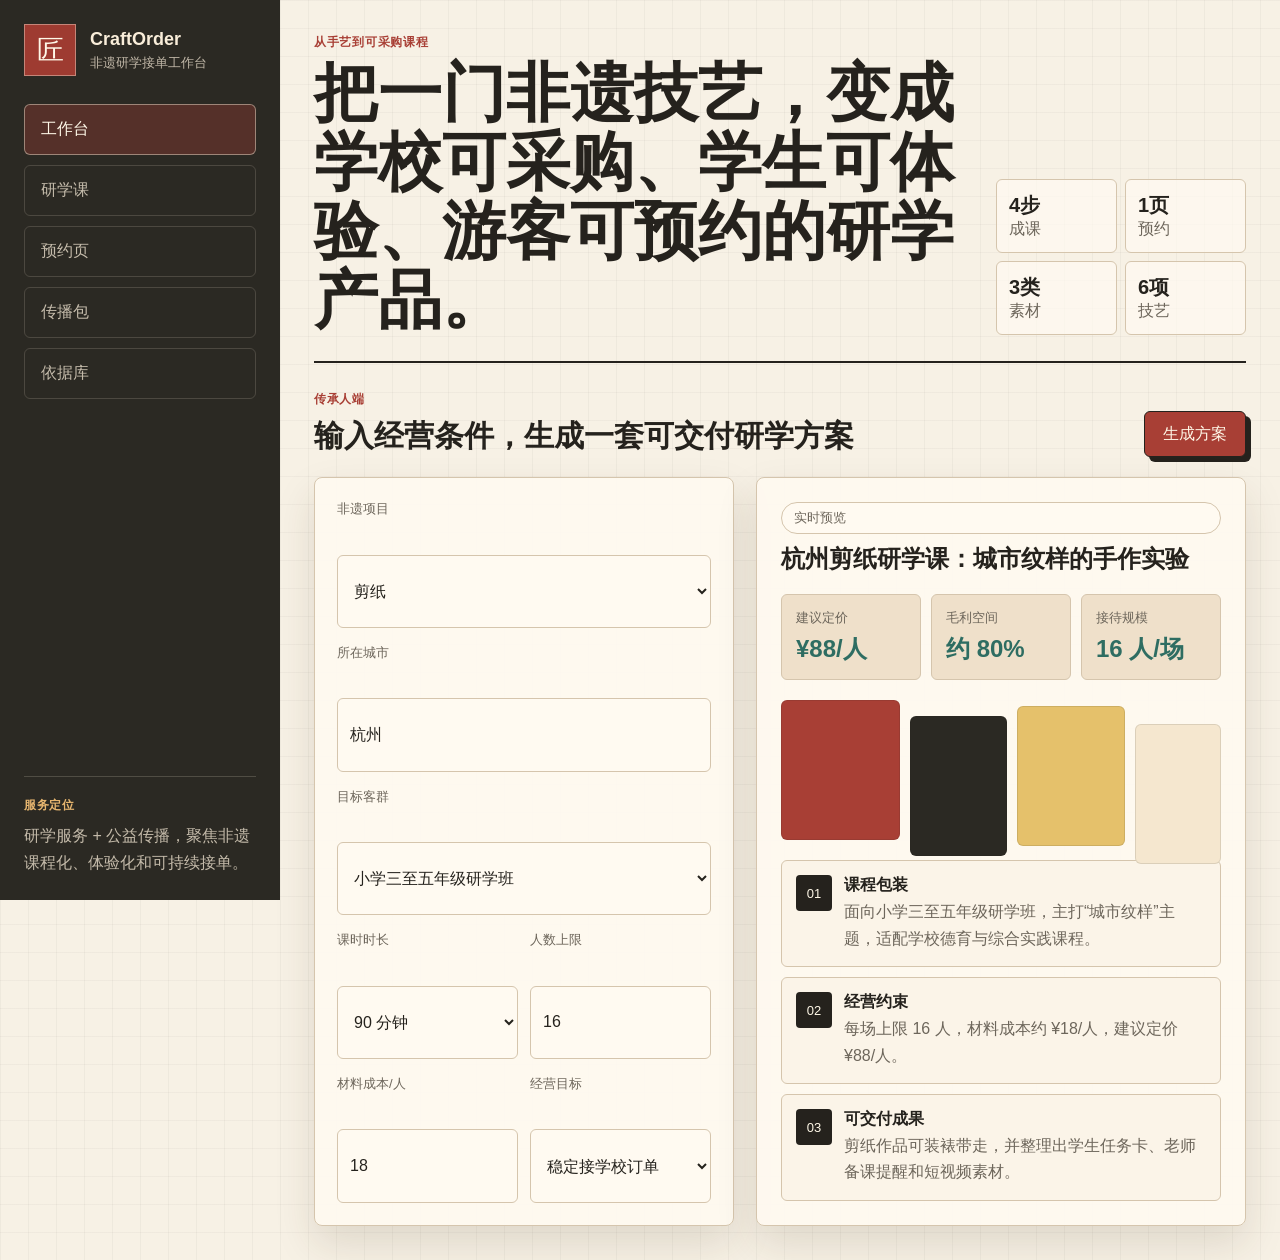
==== commit d57e0108: "Make the contest demo read like a product, not a judging memo The user flagged the first screen as t" ====
--- a/craftorder-creative-proposal.html
+++ b/craftorder-creative-proposal.html
@@ -199,14 +199,14 @@
   font-size: 15px;
 }
 
-.score-strip {
+.stats-strip {
   display: grid;
   grid-template-columns: repeat(2, minmax(110px, 1fr));
   gap: 8px;
   min-width: 250px;
 }
 
-.score-strip span {
+.stats-strip span {
   border: 1px solid var(--line);
   background: rgba(255, 250, 241, 0.72);
   padding: 12px;
@@ -214,7 +214,7 @@
   color: var(--muted);
 }
 
-.score-strip b {
+.stats-strip b {
   display: block;
   color: var(--ink);
   font-size: 20px;
@@ -627,7 +627,7 @@
   }
 
   .rail-nav,
-  .score-strip,
+  .stats-strip,
   .metrics,
   .two-col,
   .booking-details {
@@ -672,7 +672,7 @@
             <p class="eyebrow">从手艺到可采购课程</p>
             <h1>把一门非遗技艺，变成学校可采购、学生可体验、游客可预约的研学产品。</h1>
           </div>
-          <div class="score-strip" aria-label="核心能力概览">
+          <div class="stats-strip" aria-label="核心能力概览">
             <span><b>4步</b>成课</span>
             <span><b>1页</b>预约</span>
             <span><b>3类</b>素材</span>
@@ -830,7 +830,7 @@
               <span id="bookingPeople">6-16 人成团</span>
               <span id="bookingTakeaway">作品可带走</span>
             </div>
-            <div class="order-confirm" id="reserveState">预约页已生成，等待游客选择时间。</div>
+            <div class="order-confirm" id="reserveState">预约信息待确认，等待游客选择时间。</div>
           </div>
         </section>
 
@@ -838,7 +838,7 @@
           <div class="section-head">
             <div>
               <p class="eyebrow">传播与销售包</p>
-              <h2 id="media-title">不是只生成文案，而是把课程推到真实渠道</h2>
+              <h2 id="media-title">把课程内容整理成可发布素材</h2>
             </div>
             <span class="status-pill">短视频传播素材</span>
           </div>
@@ -882,7 +882,7 @@
             <article class="evidence-card">
               <span class="index-chip">03</span>
               <h3>剪纸等项目天然适配</h3>
-              <p>中国剪纸已形成进校园、进社区、公益培训、文旅研学融合等实践基础。系统用剪纸、扎染、漆扇等低门槛手作项目，方便学生现场完成成果。</p>
+              <p>中国剪纸已形成进校园、进社区、公益培训、文旅研学融合等实践基础。匠单优先选用剪纸、扎染、漆扇等低门槛手作项目，方便学生现场完成成果。</p>
             </article>
           </div>
         </section>
@@ -1090,7 +1090,7 @@
   document.querySelector("#corePlan").innerHTML = [
     ["课程包装", `面向${audience.label}，主打“${profile.motif}”主题，适配${audience.channel}。`],
     ["经营约束", `每场上限 ${state.capacity} 人，材料成本约 ${currency(state.cost)}/人，建议定价 ${currency(price)}/人。`],
-    ["可交付成果", `${profile.takeaway}，并生成学生任务卡、老师备课提醒和短视频素材。`]
+    ["可交付成果", `${profile.takeaway}，并整理出学生任务卡、老师备课提醒和短视频素材。`]
   ].map((item, index) => actionItem(item, index)).join("");
 
   document.querySelector("#objectives").innerHTML = nodeList(profile.objectives, "li");
@@ -1105,14 +1105,14 @@
 
   document.querySelector("#videoScript").innerHTML = [
     `0-3 秒：展示一件${profile.name}成品，字幕“这不是普通手工课，是一门能被学校采购的非遗研学课”。`,
-    `3-15 秒：输入城市、人数、材料成本，AI 生成课程流程、学生任务卡和预约页。`,
+    `3-15 秒：输入城市、人数、材料成本，整理课程流程、学生任务卡和预约页。`,
     `15-30 秒：切到学生完成作品和成果墙，结尾提示“让手艺被看见，也被预约”。`
   ].map((text) => `<span>${text}</span>`).join("");
 
   document.querySelector("#socialTitles").innerHTML = [
     `把${profile.name}做成一节学校愿意采购的研学课`,
     `${state.city}周末亲子体验：${profile.takeaway}`,
-    `非遗传承人不会运营？先让 AI 生成一套接单页`
+    `非遗传承人接研学课，先整理一套接单页`
   ].map((text) => `<span>${text}</span>`).join("");
 
   document.querySelector("#partnerPitch").innerHTML =
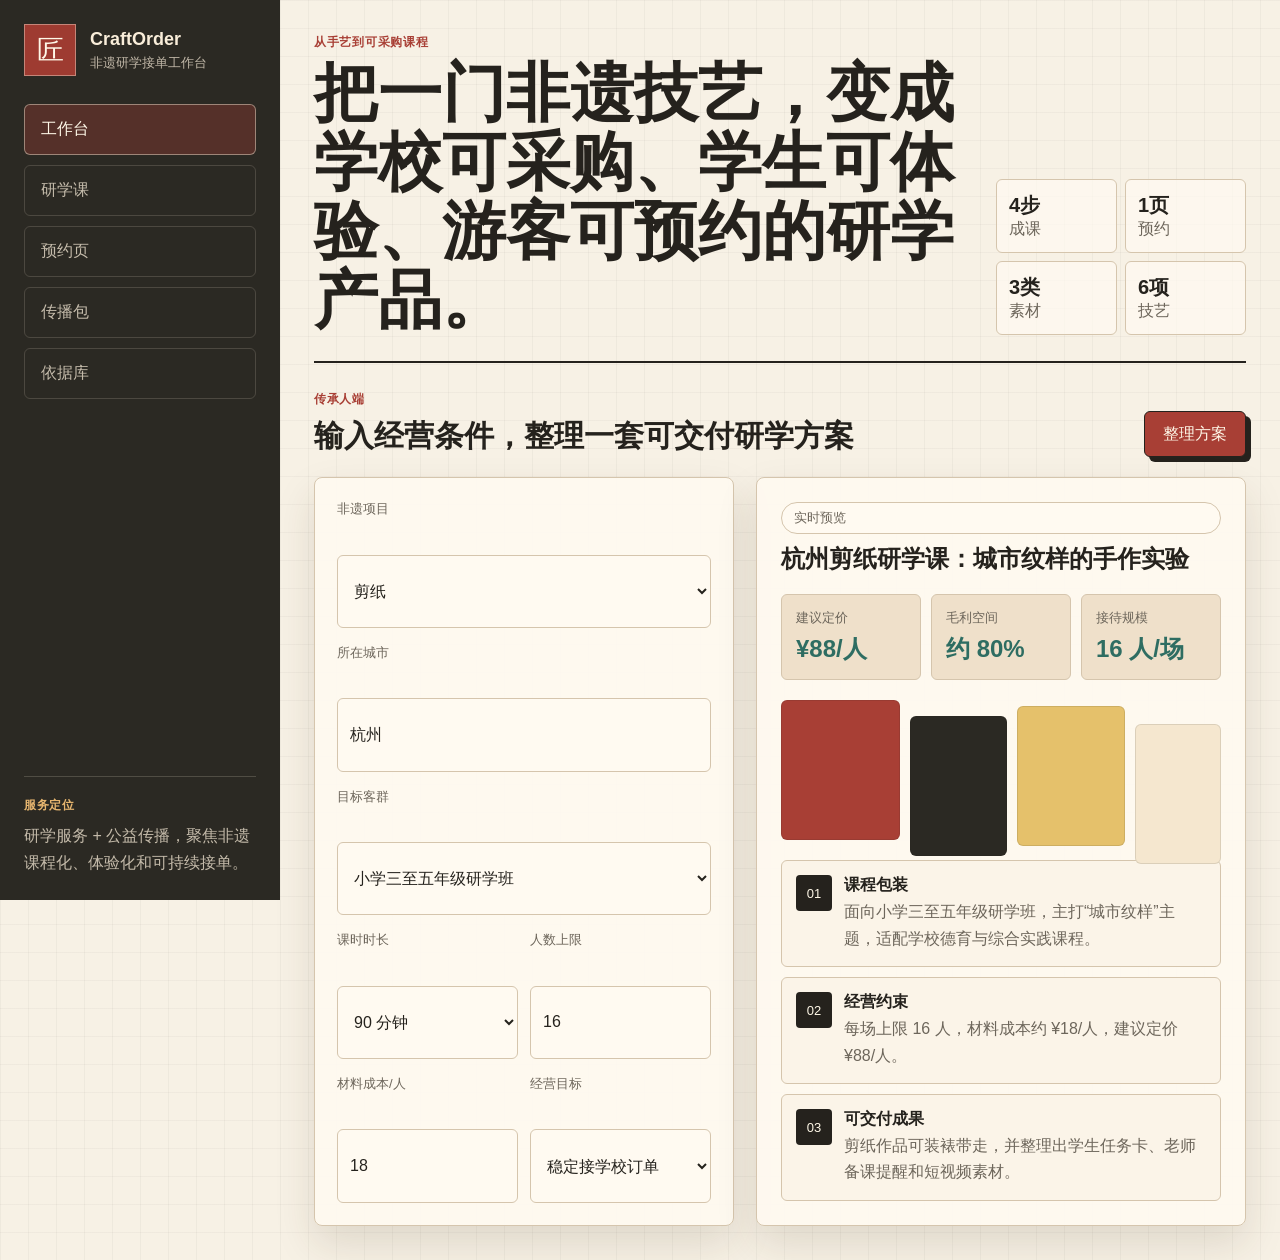
==== commit 7a4d15ec: "Close loose ends in the initial-round evidence pack TRAE review surfaced that unfinished placeholder" ====
--- a/craftorder-creative-proposal.html
+++ b/craftorder-creative-proposal.html
@@ -684,9 +684,9 @@
           <div class="section-head">
             <div>
               <p class="eyebrow">传承人端</p>
-              <h2 id="studio-title">输入经营条件，生成一套可交付研学方案</h2>
+              <h2 id="studio-title">输入经营条件，整理一套可交付研学方案</h2>
             </div>
-            <button class="primary-action" id="generateBtn" type="button">生成方案</button>
+            <button class="primary-action" id="generateBtn" type="button">整理方案</button>
           </div>
 
           <div class="studio-grid">
@@ -771,7 +771,7 @@
           <div class="section-head">
             <div>
               <p class="eyebrow">学校/研学机构端</p>
-              <h2 id="school-title">一键生成老师能采购、学生能完成的课程包</h2>
+              <h2 id="school-title">整理老师能采购、学生能完成的课程包</h2>
             </div>
             <span class="status-pill">学校可采购课程包</span>
           </div>
@@ -807,7 +807,7 @@
           <div class="section-head">
             <div>
               <p class="eyebrow">游客/家长端</p>
-              <h2 id="booking-title">把生成结果变成可预约体验页</h2>
+              <h2 id="booking-title">把课程内容变成可预约体验页</h2>
             </div>
             <button class="ghost-action" type="button" id="mockReserve">模拟预约</button>
           </div>
@@ -1146,7 +1146,7 @@
       "35 分钟：图案设计与小样练习。",
       "80 分钟：完成正式作品。",
       "25 分钟：成果墙展示与学生讲述。",
-      "20 分钟：复盘记录，生成研学成果卡。"
+      "20 分钟：复盘记录，整理研学成果卡。"
     ];
   }
   return [
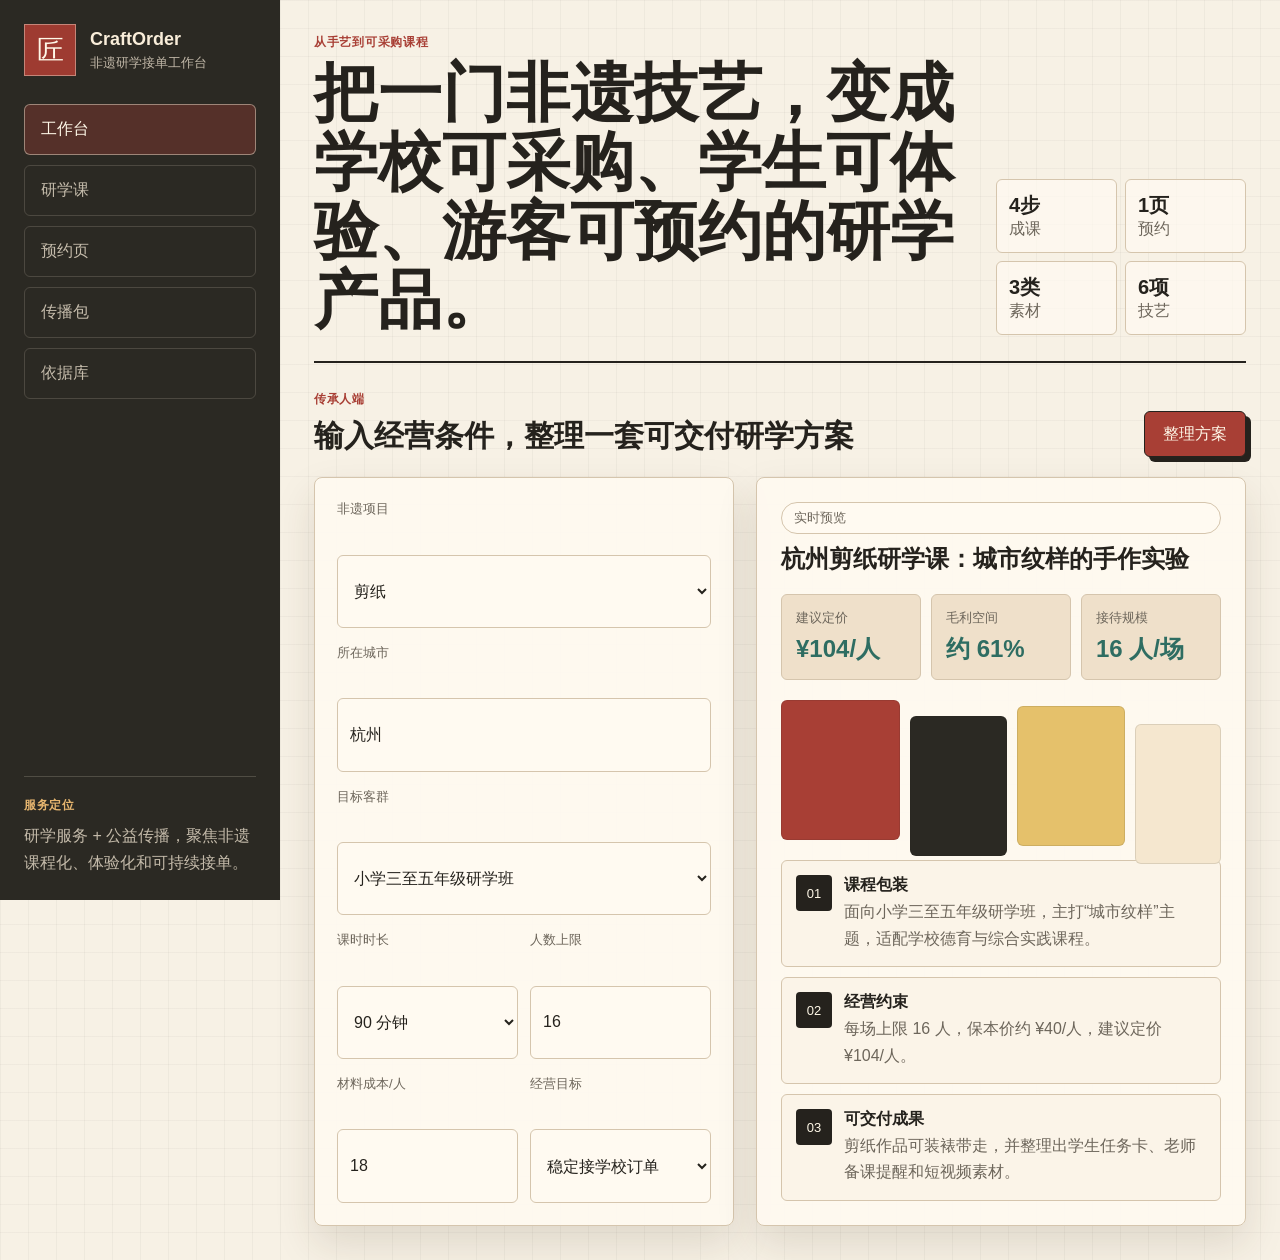
==== commit 1b66d5d0: "Raise the demo's first-impression design quality User screenshots exposed that media cards could loo" ====
--- a/craftorder-creative-proposal.html
+++ b/craftorder-creative-proposal.html
@@ -686,7 +686,7 @@
               <p class="eyebrow">传承人端</p>
               <h2 id="studio-title">输入经营条件，整理一套可交付研学方案</h2>
             </div>
-            <button class="primary-action" id="generateBtn" type="button">整理方案</button>
+            <button class="primary-action" id="planButton" type="button">整理方案</button>
           </div>
 
           <div class="studio-grid">
@@ -809,7 +809,7 @@
               <p class="eyebrow">游客/家长端</p>
               <h2 id="booking-title">把课程内容变成可预约体验页</h2>
             </div>
-            <button class="ghost-action" type="button" id="mockReserve">模拟预约</button>
+            <button class="ghost-action" type="button" id="quickSlotButton">选周六下午</button>
           </div>
 
           <div class="booking-page">
@@ -846,15 +846,25 @@
           <div class="media-grid">
             <article class="script-card">
               <p class="sheet-label">30 秒短视频脚本</p>
-              <div id="videoScript"></div>
+              <div id="videoScript">
+                <span>0-3 秒：展示一件剪纸成品，字幕“一门能被学校采购的非遗研学课”。</span>
+                <span>3-15 秒：输入城市、人数、材料成本，整理课程流程、学生任务卡和预约页。</span>
+                <span>15-30 秒：切到学生完成作品和成果墙，结尾提示“让手艺被看见，也被预约”。</span>
+              </div>
             </article>
             <article class="script-card">
               <p class="sheet-label">小红书标题</p>
-              <div id="socialTitles"></div>
+              <div id="socialTitles">
+                <span>把剪纸做成一节学校愿意采购的研学课</span>
+                <span>杭州周末亲子体验：剪纸作品可装裱带走</span>
+                <span>非遗传承人接研学课，先整理一套接单页</span>
+              </div>
             </article>
             <article class="script-card">
               <p class="sheet-label">研学合作话术</p>
-              <div id="partnerPitch"></div>
+              <div id="partnerPitch">
+                <span>您好，我们可以为小学三至五年级研学班提供 90 分钟剪纸研学课程。课程包含文化导入、材料认知、动手创作、成果展示四个环节，每场可接待 16 人，学生可带走作品，也可配合学校完成综合实践成果记录。单场报价约 ¥40-¥104/人，可按学校预算微调；如果方便，我们可以约 15 分钟电话或到工坊看一次材料。</span>
+              </div>
             </article>
           </div>
         </section>
@@ -1039,9 +1049,9 @@
 };
 
 const form = document.querySelector("#craftForm");
-const generateBtn = document.querySelector("#generateBtn");
+const planButton = document.querySelector("#planButton");
 const navButtons = document.querySelectorAll(".nav-button");
-const reserveButton = document.querySelector("#mockReserve");
+const quickSlotButton = document.querySelector("#quickSlotButton");
 
 function currency(value) {
   return `¥${Math.round(value)}`;
@@ -1063,13 +1073,42 @@
   return items.map((item) => `<${tagName}>${item}</${tagName}>`).join("");
 }
 
+function getCityFactor(city) {
+  if (["北京", "上海", "深圳", "广州", "杭州"].some((item) => city.includes(item))) {
+    return 1.18;
+  }
+  if (["成都", "南京", "苏州", "武汉", "厦门", "西安", "长沙"].some((item) => city.includes(item))) {
+    return 1.08;
+  }
+  if (/[县乡镇]/.test(city)) {
+    return 0.88;
+  }
+  return 1;
+}
+
+function calculatePricing(state, audience) {
+  const cityFactor = getCityFactor(state.city);
+  const timeFactor = state.duration === 45 ? 0.78 : state.duration === 180 ? 1.65 : 1;
+  const capacity = Math.max(6, state.capacity || 16);
+  const material = Math.max(5, state.cost || 18);
+  const venue = Math.round(12 * cityFactor * timeFactor);
+  const labor = Math.round(Math.max(45, state.duration * 0.58) / capacity);
+  const equipment = state.duration === 180 ? 9 : 5;
+  const breakEven = material + venue + labor + equipment;
+  const marketAnchor = audience.priceBase * timeFactor * cityFactor;
+  const price = Math.max(marketAnchor, breakEven * 1.85);
+  const margin = Math.max(18, Math.round(((price - breakEven) / price) * 100));
+
+  return { price, margin, breakEven };
+}
+
 function renderPlan() {
   const state = readState();
   const profile = craftProfiles[state.craft];
   const audience = audienceMap[state.audience];
-  const timeFactor = state.duration === 45 ? 0.78 : state.duration === 180 ? 1.65 : 1;
-  const price = Math.max(audience.priceBase * timeFactor, state.cost * 3.6);
-  const margin = Math.max(18, Math.round(((price - state.cost) / price) * 100));
+  const pricing = calculatePricing(state, audience);
+  const price = pricing.price;
+  const margin = pricing.margin;
   const courseName = `${state.city}${profile.name}研学课：${profile.motif}的手作实验`;
 
   document.querySelector("#courseName").textContent = courseName;
@@ -1089,7 +1128,7 @@
 
   document.querySelector("#corePlan").innerHTML = [
     ["课程包装", `面向${audience.label}，主打“${profile.motif}”主题，适配${audience.channel}。`],
-    ["经营约束", `每场上限 ${state.capacity} 人，材料成本约 ${currency(state.cost)}/人，建议定价 ${currency(price)}/人。`],
+    ["经营约束", `每场上限 ${state.capacity} 人，保本价约 ${currency(pricing.breakEven)}/人，建议定价 ${currency(price)}/人。`],
     ["可交付成果", `${profile.takeaway}，并整理出学生任务卡、老师备课提醒和短视频素材。`]
   ].map((item, index) => actionItem(item, index)).join("");
 
@@ -1116,7 +1155,7 @@
   ].map((text) => `<span>${text}</span>`).join("");
 
   document.querySelector("#partnerPitch").innerHTML =
-    `<span>您好，我们可以为${audience.label}提供 ${state.duration} 分钟${profile.name}研学课程。课程包含文化导入、材料认知、动手创作、成果展示四个环节，每场可接待 ${state.capacity} 人，学生可带走作品，也可配合学校完成综合实践成果记录。</span>`;
+    `<span>您好，我们可以为${audience.label}提供 ${state.duration} 分钟${profile.name}研学课程。课程包含文化导入、材料认知、动手创作、成果展示四个环节，每场可接待 ${state.capacity} 人，学生可带走作品，也可配合学校完成综合实践成果记录。单场报价约 ${currency(pricing.breakEven)}-${currency(price)}/人，可按学校预算微调；如果方便，我们可以约 15 分钟电话或到工坊看一次材料。</span>`;
 }
 
 function actionItem(item, index) {
@@ -1168,11 +1207,11 @@
 });
 
 form.addEventListener("input", renderPlan);
-generateBtn.addEventListener("click", renderPlan);
-reserveButton.addEventListener("click", () => {
+planButton.addEventListener("click", renderPlan);
+quickSlotButton.addEventListener("click", () => {
   const reserveState = document.querySelector("#reserveState");
-  reserveState.textContent = "已模拟预约：周六 14:00，16 人研学班，等待传承人确认。";
-  reserveState.classList.add("is-done");
+  reserveState.textContent = "已选周六 14:00，请补充联系人和联系电话后确认预约。";
+  reserveState.classList.remove("is-done");
 });
 
 renderPlan();
